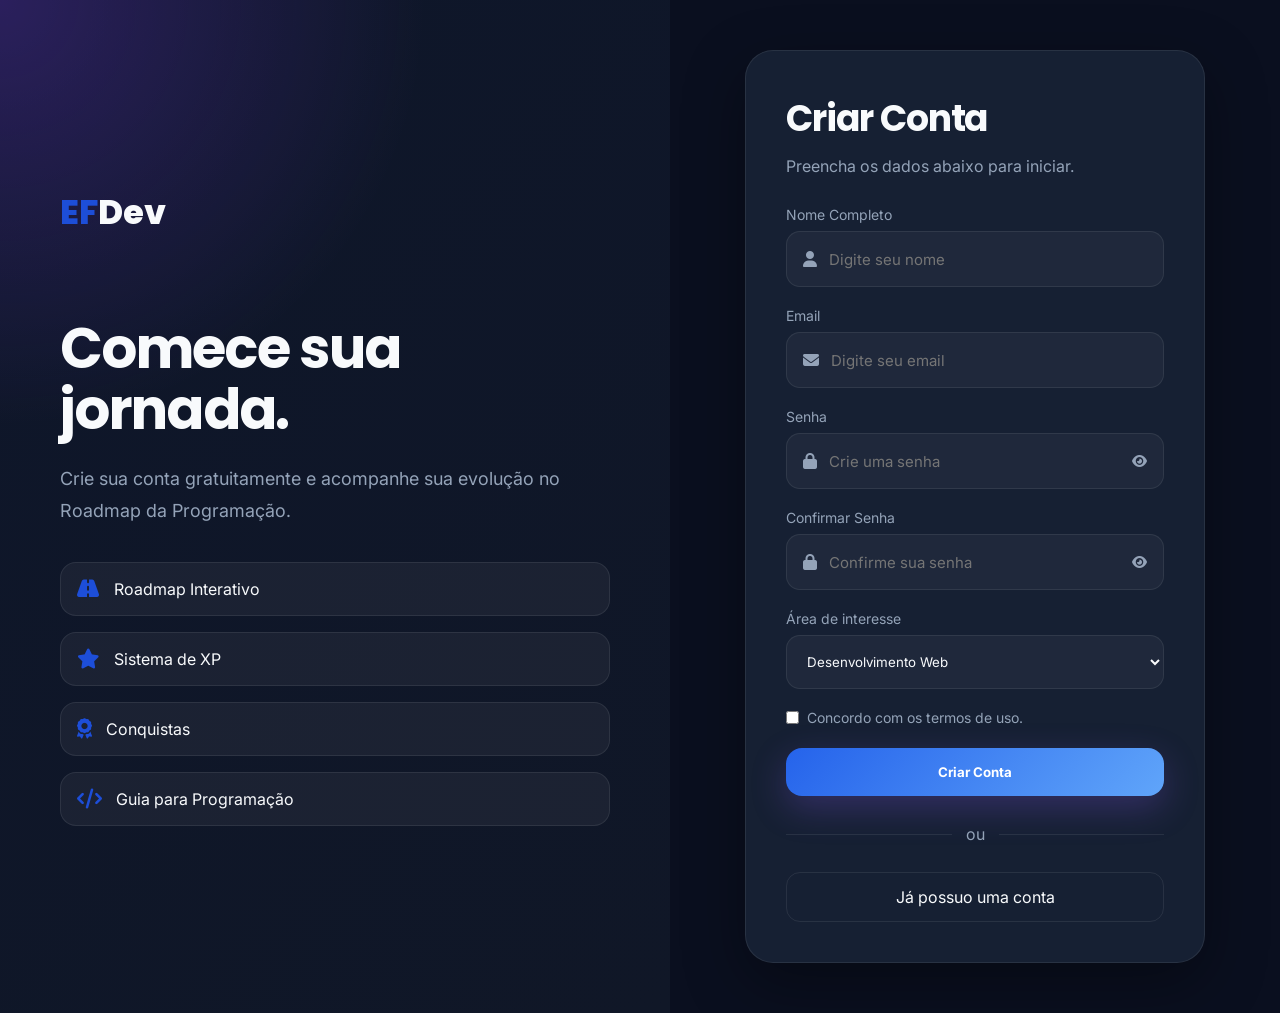
==== cadastro.html @ 14a97167 "Add files via upload" ====
<!DOCTYPE html>
<html lang="pt-BR">

<head>

    <meta charset="UTF-8">
    <meta name="viewport" content="width=device-width, initial-scale=1.0">

    <title>Criar Conta | EFDev</title>

    <!-- CSS -->
    <link rel="stylesheet" href="css/variables.css">
    <link rel="stylesheet" href="css/global.css">
    <link rel="stylesheet" href="css/components.css">
    <link rel="stylesheet" href="css/auth.css">
    <link rel="stylesheet" href="css/toast.css">
    <link rel="shortcut icon" href="assets/logos/Logo EFDev.png" type="image/x-icon">



    <!-- Google Fonts -->
    <link rel="preconnect" href="https://fonts.googleapis.com">

    <link rel="preconnect" href="https://fonts.gstatic.com" crossorigin>

    <link
        href="https://fonts.googleapis.com/css2?family=Inter:wght@300;400;500;600;700&family=Poppins:wght@500;600;700;800&display=swap"
        rel="stylesheet">

    <!-- Font Awesome -->
    <link rel="stylesheet" href="https://cdnjs.cloudflare.com/ajax/libs/font-awesome/6.7.1/css/all.min.css">

</head>

<body>

    <main class="auth-container">

        <!-- ESQUERDA -->

        <section class="auth-left">

            <div class="overlay"></div>

            <div class="left-content">

                <a href="index.html" class="logo">
                    <span>EF</span>Dev
                </a>

                <h1>

                    Comece sua jornada.

                </h1>

                <p>

                    Crie sua conta gratuitamente e acompanhe sua evolução
                    no Roadmap da Programação.

                </p>

                <div class="features">

                    <div class="feature">
                        <i class="fa-solid fa-road"></i>
                        <span>Roadmap Interativo</span>
                    </div>

                    <div class="feature">
                        <i class="fa-solid fa-star"></i>
                        <span>Sistema de XP</span>
                    </div>

                    <div class="feature">
                        <i class="fa-solid fa-award"></i>
                        <span>Conquistas</span>
                    </div>

                    <div class="feature">
                        <i class="fa-solid fa-code"></i>
                        <span>Guia para Programação</span>
                    </div>

                </div>

            </div>

        </section>

        <!-- DIREITA -->

        <section class="auth-right">

            <div class="login-card">

                <h2>Criar Conta</h2>

                <p>

                    Preencha os dados abaixo para iniciar.

                </p>

                <form id="registerForm">

                    <!-- Nome -->

                    <div class="input-group">

                        <label>Nome Completo</label>

                        <div class="input-box">

                            <i class="fa-solid fa-user"></i>

                            <input type="text" id="name" placeholder="Digite seu nome" required>

                        </div>

                    </div>

                    <!-- Email -->

                    <div class="input-group">

                        <label>Email</label>

                        <div class="input-box">

                            <i class="fa-solid fa-envelope"></i>

                            <input type="email" id="email" placeholder="Digite seu email" required>

                        </div>

                    </div>

                    <!-- Senha -->

                    <div class="input-group">

                        <label>Senha</label>

                        <div class="input-box">

                            <i class="fa-solid fa-lock"></i>

                            <input type="password" id="password" placeholder="Crie uma senha" required>

                            <button type="button" class="togglePassword">

                                <i class="fa-solid fa-eye"></i>

                            </button>

                        </div>

                    </div>

                    <!-- Confirmar -->

                    <div class="input-group">

                        <label>Confirmar Senha</label>

                        <div class="input-box">

                            <i class="fa-solid fa-lock"></i>

                            <input type="password" id="confirmPassword" placeholder="Confirme sua senha" required>

                            <button type="button" class="togglePassword">

                                <i class="fa-solid fa-eye"></i>

                            </button>

                        </div>

                    </div>

                    <!-- Roadmap -->

                    <div class="input-group">

                        <label>

                            Área de interesse

                        </label>

                        <select id="interest">

                            <option value="web">
                                Desenvolvimento Web
                            </option>

                            <option value="backend">
                                Back-end
                            </option>

                            <option value="frontend">
                                Front-end
                            </option>

                            <option value="mobile">
                                Mobile
                            </option>

                            <option value="dados">
                                Banco de Dados
                            </option>

                            <option value="ia">
                                Inteligência Artificial
                            </option>

                            <option value="games">
                                Desenvolvimento de Jogos
                            </option>

                        </select>

                    </div>

                    <!-- Termos -->

                    <div class="remember">

                        <label>

                            <input type="checkbox" required>

                            Concordo com os termos de uso.

                        </label>

                    </div>

                    <button class="btn-primary login-btn" type="submit">

                        Criar Conta

                    </button>

                </form>

                <div class="divider">

                    <span>ou</span>

                </div>

                <a href="login.html" class="register-link">

                    Já possuo uma conta

                </a>

            </div>

        </section>

    </main>

    <script src="js/storage.js"></script>
    <script src="js/auth.js"></script>
    <script src="js/toast.js"></script>

</body>

</html>
---- css/variables.css ----
:root {

    /* Cores principais */
    --primary: #1D4ED8;
    --primary-dark: #1E40AF;
    --secondary: #60A5FA;

    /* Estados */
    --success: #22C55E;
    --warning: #FACC15;
    --danger: #EF4444;

    /* Fundo */
    --background: #0A0F1F;
    --background-soft: #101827;

    /* Cards */
    --card: #162033;
    --card-hover: #1E293B;

    /* Textos */
    --text: #F8FAFC;
    --text-secondary: #94A3B8;
    --muted: #64748B;

    /* Bordas */
    --border: rgba(255,255,255,.08);
    --border-hover: rgba(29,78,216,.45);

    /* Gradientes */
    --gradient-primary: linear-gradient(135deg,#2563EB,#60A5FA);
    --gradient-dark: linear-gradient(135deg,#0A0F1F,#101827);

    /* Sombras */
    --shadow: 0 20px 60px rgba(0,0,0,.35);
    --shadow-blue: 0 20px 60px rgba(37,99,235,.25);

    /* Raios */
    --radius-sm: 10px;
    --radius-md: 16px;
    --radius-lg: 24px;
    --radius-xl: 32px;

    --transition: .3s ease;

}
---- css/global.css ----
* {
    margin: 0;
    padding: 0;
    box-sizing: border-box;
}

html {
    scroll-behavior: smooth;
}

body {
    min-height: 100vh;
    background:
        radial-gradient(circle at top right, rgba(139, 92, 246, 0.18), transparent 32%),
        radial-gradient(circle at bottom left, rgba(56, 189, 248, 0.10), transparent 30%),
        var(--background);
    color: var(--text);
    font-family: 'Inter', Arial, sans-serif;
    overflow-x: hidden;
}

body::selection {
    background: var(--primary);
    color: #fff;
}

a {
    color: inherit;
    text-decoration: none;
}

ul {
    list-style: none;
}

button,
input,
select,
textarea {
    font-family: inherit;
}

button {
    cursor: pointer;
}

img {
    max-width: 100%;
    display: block;
}

section {
    animation: fadeUp 0.5s ease;
}

h1,
h2,
h3,
h4 {
    font-family: 'Poppins', 'Inter', sans-serif;
    letter-spacing: -0.03em;
}

p {
    color: var(--text-secondary);
}

::-webkit-scrollbar {
    width: 10px;
}

::-webkit-scrollbar-track {
    background: #0B1120;
}

::-webkit-scrollbar-thumb {
    background: linear-gradient(var(--primary), var(--secondary));
    border-radius: 999px;
}

@keyframes fadeUp {
    from {
        opacity: 0;
        transform: translateY(24px);
    }

    to {
        opacity: 1;
        transform: translateY(0);
    }
}

.resources-grid{
    display:grid;
    grid-template-columns:repeat(auto-fit,minmax(320px,1fr));
    gap:24px;
}

.resource-card{
    background:var(--card);
    border:1px solid var(--border);
    border-radius:24px;
    padding:30px;
    transition:.3s;
}

.resource-card:hover{
    transform:translateY(-8px);
    border-color:var(--primary);
}

.resource-icon{
    width:65px;
    height:65px;
    border-radius:18px;
    background:rgba(124,58,237,.15);
    display:flex;
    justify-content:center;
    align-items:center;
    font-size:30px;
    margin-bottom:18px;
}

.resource-card h3{
    margin-bottom:12px;
}

.resource-card p{
    color:var(--text-secondary);
    line-height:1.8;
    margin-bottom:25px;
}
---- css/components.css ----
.btn-primary,
.btn-secondary {
    min-height: 48px;
    padding: 14px 24px;
    border-radius: var(--radius-md);
    font-weight: 700;
    transition: var(--transition);
    display: inline-flex;
    align-items: center;
    justify-content: center;
}

.btn-primary {
    border: none;
    background: var(--gradient-primary);
    color: #fff;
    box-shadow: 0 12px 35px rgba(139, 92, 246, 0.25);
}

.btn-primary:hover {
    transform: translateY(-4px);
    box-shadow: var(--shadow-purple);
}

.btn-secondary {
    border: 1px solid var(--border);
    background: rgba(255, 255, 255, 0.04);
    color: var(--text);
}

.btn-secondary:hover {
    border-color: var(--border-hover);
    background: rgba(139, 92, 246, 0.10);
    transform: translateY(-3px);
}

.card,
.panel,
.stat-card,
.profile-card,
.settings-card,
.institution-box,
.tool-card,
.achievement-card {
    background:
        linear-gradient(145deg, rgba(255,255,255,0.055), rgba(255,255,255,0.02)),
        var(--card);
    border: 1px solid var(--border);
    border-radius: var(--radius-lg);
    box-shadow: 0 10px 35px rgba(0,0,0,0.18);
    transition: var(--transition);
}

.card:hover,
.panel:hover,
.stat-card:hover,
.profile-card:hover,
.settings-card:hover,
.institution-box:hover,
.tool-card:hover,
.achievement-card:hover {
    border-color: var(--border-hover);
    box-shadow: var(--shadow-purple);
}

.badge,
.tag {
    display: inline-flex;
    align-items: center;
    gap: 8px;
    padding: 8px 14px;
    border-radius: 999px;
    background: rgba(139, 92, 246, 0.14);
    color: #DDD6FE;
    font-size: 13px;
    font-weight: 700;
}

input,
select,
textarea {
    background: rgba(255, 255, 255, 0.045);
    border: 1px solid var(--border);
    border-radius: var(--radius-md);
    color: var(--text);
    outline: none;
    transition: var(--transition);
}

input:focus,
select:focus,
textarea:focus {
    border-color: var(--primary);
    box-shadow: 0 0 0 4px rgba(139, 92, 246, 0.14);
}

select option {
    background: #162033;
    color: #fff;
}

.progress-bar {
    width: 100%;
    height: 14px;
    background: rgba(255,255,255,0.08);
    border-radius: 999px;
    overflow: hidden;
}

.progress-fill {
    height: 100%;
    border-radius: inherit;
    background: var(--gradient-primary);
    transition: width 0.6s ease;
}

.section-heading h2 {
    font-size: 22px;
}

.section-heading span,
.section-heading a {
    color: var(--text-secondary);
}

.section-heading a:hover {
    color: var(--text);
}
---- css/auth.css ----
.auth-container {
    min-height: 100vh;
    display: grid;
    grid-template-columns: 1.1fr 1fr;
    background: var(--background);
}

.auth-left {
    position: relative;
    padding: 60px;
    display: flex;
    align-items: center;
    overflow: hidden;
    background:
        radial-gradient(circle at top left, rgba(124,58,237,.35), transparent 35%),
        linear-gradient(135deg, #0F172A, #111827);
}

.auth-left .overlay {
    position: absolute;
    inset: 0;
    background: rgba(15,23,42,.25);
}

.left-content {
    position: relative;
    z-index: 2;
    max-width: 620px;
}

.left-content .logo {
    display: inline-block;
    font-size: 34px;
    font-weight: 800;
    margin-bottom: 80px;
    font-family: 'Poppins', sans-serif;
}

.left-content .logo span {
    color: var(--primary);
}

.left-content h1 {
    font-size: 56px;
    line-height: 1.1;
    margin-bottom: 22px;
}

.left-content p {
    color: var(--text-secondary);
    line-height: 1.8;
    font-size: 18px;
    margin-bottom: 35px;
}

.features {
    display: grid;
    gap: 16px;
}

.feature {
    display: flex;
    align-items: center;
    gap: 14px;
    color: var(--text);
    background: rgba(255,255,255,.05);
    border: 1px solid var(--border);
    padding: 16px;
    border-radius: 16px;
}

.feature i {
    color: var(--primary);
    font-size: 20px;
}

.auth-right {
    display: flex;
    justify-content: center;
    align-items: center;
    padding: 50px;
}

.login-card {
    width: min(460px, 100%);
    background: var(--card);
    border: 1px solid var(--border);
    border-radius: 28px;
    padding: 40px;
    box-shadow: var(--shadow);
}

.login-card h2 {
    font-size: 36px;
    margin-bottom: 10px;
}

.login-card > p {
    color: var(--text-secondary);
    margin-bottom: 30px;
}

.input-group {
    margin-bottom: 20px;
}

.input-group label {
    display: block;
    color: var(--text-secondary);
    font-size: 14px;
    margin-bottom: 8px;
}

.input-box {
    display: flex;
    align-items: center;
    gap: 12px;
    background: rgba(255,255,255,.04);
    border: 1px solid var(--border);
    border-radius: 14px;
    padding: 0 16px;
    transition: .3s;
}

.input-box:focus-within {
    border-color: var(--primary);
    box-shadow: 0 0 0 4px rgba(124,58,237,.12);
}

.input-box i {
    color: var(--text-secondary);
}

.input-box input {
    width: 100%;
    height: 54px;
    border: none;
    outline: none;
    background: transparent;
    color: var(--text);
    font-size: 15px;
}

.input-box button {
    border: none;
    background: transparent;
    color: var(--text-secondary);
    cursor: pointer;
}

.input-group select {
    width: 100%;
    height: 54px;
    padding: 0 16px;
    border-radius: 14px;
    border: 1px solid var(--border);
    background: rgba(255,255,255,.04);
    color: var(--text);
    outline: none;
}

.remember {
    display: flex;
    align-items: center;
    justify-content: space-between;
    gap: 14px;
    margin-bottom: 22px;
    color: var(--text-secondary);
    font-size: 14px;
}

.remember label {
    display: flex;
    align-items: center;
    gap: 8px;
}

.remember a {
    color: #C4B5FD;
}

.login-btn {
    width: 100%;
    border: none;
    cursor: pointer;
}

.divider {
    display: flex;
    align-items: center;
    gap: 14px;
    margin: 28px 0;
    color: var(--text-secondary);
}

.divider::before,
.divider::after {
    content: "";
    flex: 1;
    height: 1px;
    background: var(--border);
}

.register-link {
    display: block;
    text-align: center;
    padding: 14px;
    border: 1px solid var(--border);
    border-radius: 14px;
    color: var(--text);
    transition: .3s;
}

.register-link:hover {
    background: rgba(255,255,255,.05);
    border-color: var(--primary);
}

@media(max-width: 950px) {
    .auth-container {
        grid-template-columns: 1fr;
    }

    .auth-left {
        display: none;
    }

    .auth-right {
        min-height: 100vh;
        padding: 25px;
    }
}

.logo{
    display:flex;
    justify-content:flex-start;
    align-items:center;

    margin-bottom:70px;
}

.logo img{

    width:220px;

    height:auto;

    object-fit:contain;

    user-select:none;

    filter:
        drop-shadow(0 0 18px rgba(37,99,235,.20));

    transition:.35s;

}

.logo img:hover{

    transform:scale(1.05);

    filter:
        drop-shadow(0 0 30px rgba(37,99,235,.40));

}
---- css/toast.css ----
/* ===========================================
   TOASTS
=========================================== */

.toast-container{

    position:fixed;

    top:25px;

    right:25px;

    display:flex;

    flex-direction:column;

    gap:15px;

    z-index:9999;

}

.toast{

    min-width:340px;

    max-width:420px;

    background:#111827;

    border:1px solid rgba(255,255,255,.08);

    border-left:5px solid #7C3AED;

    color:#fff;

    padding:18px 20px;

    border-radius:16px;

    display:flex;

    align-items:flex-start;

    gap:15px;

    box-shadow:0 20px 45px rgba(0,0,0,.35);

    animation:toastEnter .35s ease;

}

.toast.success{

    border-left-color:#22C55E;

}

.toast.error{

    border-left-color:#EF4444;

}

.toast.warning{

    border-left-color:#F59E0B;

}

.toast.info{

    border-left-color:#3B82F6;

}

.toast-icon{

    font-size:24px;

}

.toast-content{

    flex:1;

}

.toast-title{

    font-weight:700;

    margin-bottom:6px;

}

.toast-message{

    color:#CBD5E1;

    line-height:1.5;

    font-size:14px;

}

.toast.hide{

    animation:toastExit .35s forwards;

}

@keyframes toastEnter{

    from{

        opacity:0;

        transform:translateX(100px);

    }

    to{

        opacity:1;

        transform:translateX(0);

    }

}

@keyframes toastExit{

    to{

        opacity:0;

        transform:translateX(100px);

    }

}

@media(max-width:700px){

.toast{

width:100%;

min-width:unset;

}

.toast-container{

left:15px;

right:15px;

}

}
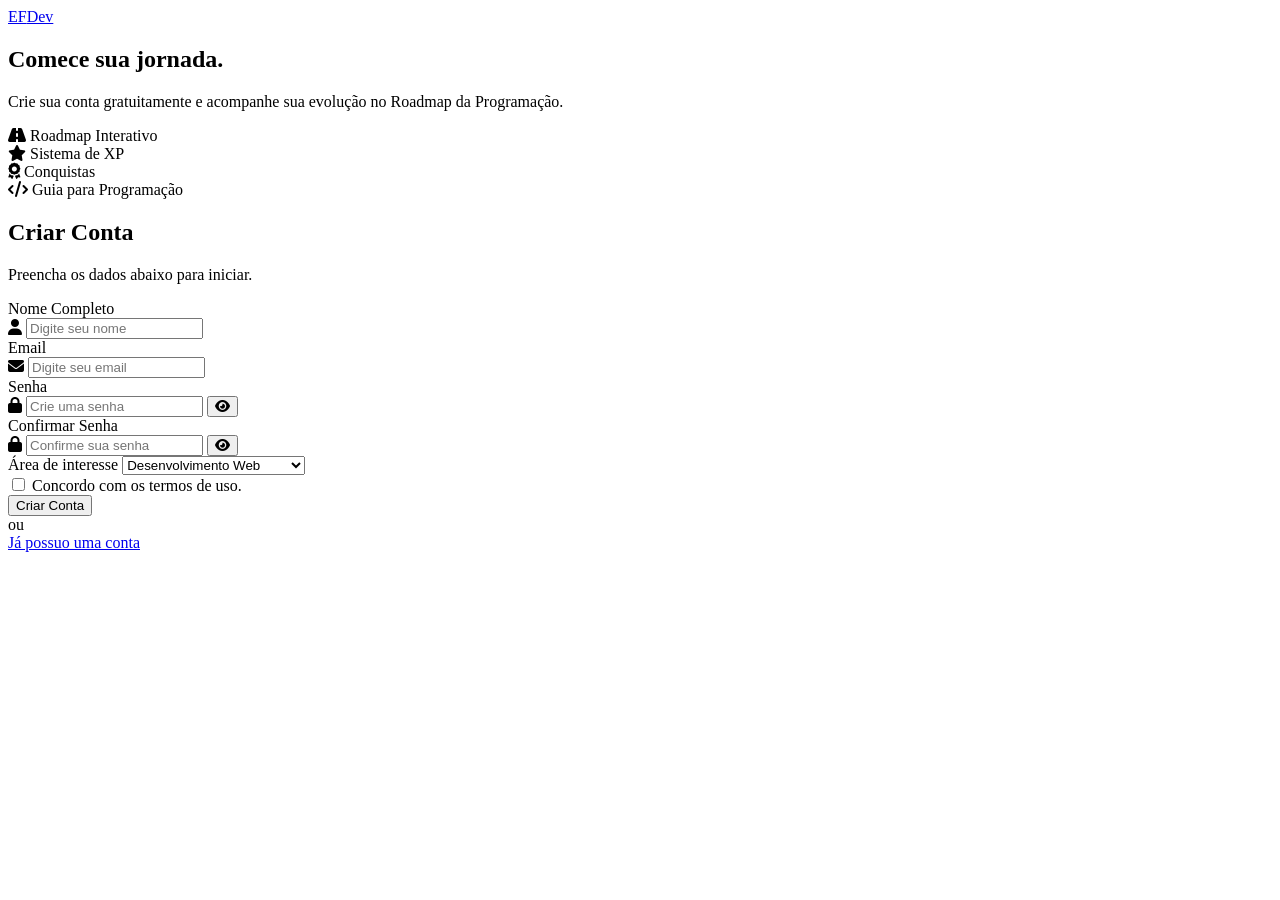
==== commit bdf659d0: "Update cadastro.html" ====
--- a/cadastro.html
+++ b/cadastro.html
@@ -9,11 +9,11 @@
     <title>Criar Conta | EFDev</title>
 
     <!-- CSS -->
-    <link rel="stylesheet" href="css/variables.css">
-    <link rel="stylesheet" href="css/global.css">
-    <link rel="stylesheet" href="css/components.css">
-    <link rel="stylesheet" href="css/auth.css">
-    <link rel="stylesheet" href="css/toast.css">
+    <link rel="stylesheet" href=".css/variables.css">
+    <link rel="stylesheet" href=".css/global.css">
+    <link rel="stylesheet" href=".css/components.css">
+    <link rel="stylesheet" href=".css/auth.css">
+    <link rel="stylesheet" href=".css/toast.css">
     <link rel="shortcut icon" href="assets/logos/Logo EFDev.png" type="image/x-icon">
 
 
@@ -271,4 +271,4 @@
 
 </body>
 
-</html>+</html>
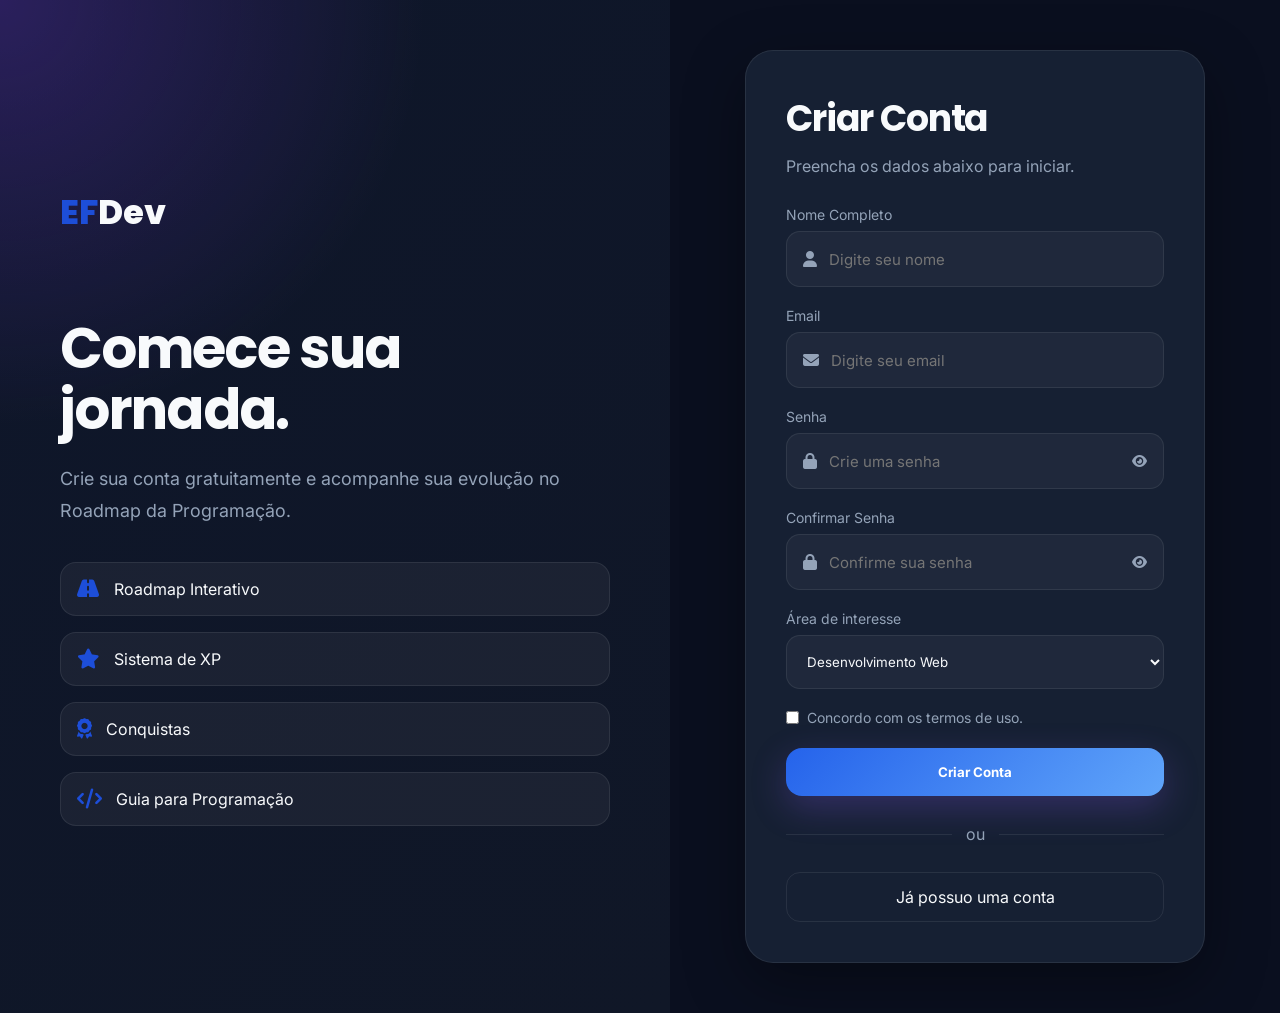
==== commit 94a768b7: "Update cadastro.html" ====
--- a/cadastro.html
+++ b/cadastro.html
@@ -9,11 +9,11 @@
     <title>Criar Conta | EFDev</title>
 
     <!-- CSS -->
-    <link rel="stylesheet" href=".css/variables.css">
-    <link rel="stylesheet" href=".css/global.css">
-    <link rel="stylesheet" href=".css/components.css">
-    <link rel="stylesheet" href=".css/auth.css">
-    <link rel="stylesheet" href=".css/toast.css">
+    <link rel="stylesheet" href="./css/variables.css">
+    <link rel="stylesheet" href="./css/global.css">
+    <link rel="stylesheet" href="./css/components.css">
+    <link rel="stylesheet" href="./css/auth.css">
+    <link rel="stylesheet" href="./css/toast.css">
     <link rel="shortcut icon" href="assets/logos/Logo EFDev.png" type="image/x-icon">
 
 
--- a/css/variables.css
+++ b/css/variables.css
@@ -0,0 +1,46 @@
+:root {
+
+    /* Cores principais */
+    --primary: #1D4ED8;
+    --primary-dark: #1E40AF;
+    --secondary: #60A5FA;
+
+    /* Estados */
+    --success: #22C55E;
+    --warning: #FACC15;
+    --danger: #EF4444;
+
+    /* Fundo */
+    --background: #0A0F1F;
+    --background-soft: #101827;
+
+    /* Cards */
+    --card: #162033;
+    --card-hover: #1E293B;
+
+    /* Textos */
+    --text: #F8FAFC;
+    --text-secondary: #94A3B8;
+    --muted: #64748B;
+
+    /* Bordas */
+    --border: rgba(255,255,255,.08);
+    --border-hover: rgba(29,78,216,.45);
+
+    /* Gradientes */
+    --gradient-primary: linear-gradient(135deg,#2563EB,#60A5FA);
+    --gradient-dark: linear-gradient(135deg,#0A0F1F,#101827);
+
+    /* Sombras */
+    --shadow: 0 20px 60px rgba(0,0,0,.35);
+    --shadow-blue: 0 20px 60px rgba(37,99,235,.25);
+
+    /* Raios */
+    --radius-sm: 10px;
+    --radius-md: 16px;
+    --radius-lg: 24px;
+    --radius-xl: 32px;
+
+    --transition: .3s ease;
+
+}
--- a/css/global.css
+++ b/css/global.css
@@ -0,0 +1,132 @@
+* {
+    margin: 0;
+    padding: 0;
+    box-sizing: border-box;
+}
+
+html {
+    scroll-behavior: smooth;
+}
+
+body {
+    min-height: 100vh;
+    background:
+        radial-gradient(circle at top right, rgba(139, 92, 246, 0.18), transparent 32%),
+        radial-gradient(circle at bottom left, rgba(56, 189, 248, 0.10), transparent 30%),
+        var(--background);
+    color: var(--text);
+    font-family: 'Inter', Arial, sans-serif;
+    overflow-x: hidden;
+}
+
+body::selection {
+    background: var(--primary);
+    color: #fff;
+}
+
+a {
+    color: inherit;
+    text-decoration: none;
+}
+
+ul {
+    list-style: none;
+}
+
+button,
+input,
+select,
+textarea {
+    font-family: inherit;
+}
+
+button {
+    cursor: pointer;
+}
+
+img {
+    max-width: 100%;
+    display: block;
+}
+
+section {
+    animation: fadeUp 0.5s ease;
+}
+
+h1,
+h2,
+h3,
+h4 {
+    font-family: 'Poppins', 'Inter', sans-serif;
+    letter-spacing: -0.03em;
+}
+
+p {
+    color: var(--text-secondary);
+}
+
+::-webkit-scrollbar {
+    width: 10px;
+}
+
+::-webkit-scrollbar-track {
+    background: #0B1120;
+}
+
+::-webkit-scrollbar-thumb {
+    background: linear-gradient(var(--primary), var(--secondary));
+    border-radius: 999px;
+}
+
+@keyframes fadeUp {
+    from {
+        opacity: 0;
+        transform: translateY(24px);
+    }
+
+    to {
+        opacity: 1;
+        transform: translateY(0);
+    }
+}
+
+.resources-grid{
+    display:grid;
+    grid-template-columns:repeat(auto-fit,minmax(320px,1fr));
+    gap:24px;
+}
+
+.resource-card{
+    background:var(--card);
+    border:1px solid var(--border);
+    border-radius:24px;
+    padding:30px;
+    transition:.3s;
+}
+
+.resource-card:hover{
+    transform:translateY(-8px);
+    border-color:var(--primary);
+}
+
+.resource-icon{
+    width:65px;
+    height:65px;
+    border-radius:18px;
+    background:rgba(124,58,237,.15);
+    display:flex;
+    justify-content:center;
+    align-items:center;
+    font-size:30px;
+    margin-bottom:18px;
+}
+
+.resource-card h3{
+    margin-bottom:12px;
+}
+
+.resource-card p{
+    color:var(--text-secondary);
+    line-height:1.8;
+    margin-bottom:25px;
+}
--- a/css/components.css
+++ b/css/components.css
@@ -0,0 +1,128 @@
+.btn-primary,
+.btn-secondary {
+    min-height: 48px;
+    padding: 14px 24px;
+    border-radius: var(--radius-md);
+    font-weight: 700;
+    transition: var(--transition);
+    display: inline-flex;
+    align-items: center;
+    justify-content: center;
+}
+
+.btn-primary {
+    border: none;
+    background: var(--gradient-primary);
+    color: #fff;
+    box-shadow: 0 12px 35px rgba(139, 92, 246, 0.25);
+}
+
+.btn-primary:hover {
+    transform: translateY(-4px);
+    box-shadow: var(--shadow-purple);
+}
+
+.btn-secondary {
+    border: 1px solid var(--border);
+    background: rgba(255, 255, 255, 0.04);
+    color: var(--text);
+}
+
+.btn-secondary:hover {
+    border-color: var(--border-hover);
+    background: rgba(139, 92, 246, 0.10);
+    transform: translateY(-3px);
+}
+
+.card,
+.panel,
+.stat-card,
+.profile-card,
+.settings-card,
+.institution-box,
+.tool-card,
+.achievement-card {
+    background:
+        linear-gradient(145deg, rgba(255,255,255,0.055), rgba(255,255,255,0.02)),
+        var(--card);
+    border: 1px solid var(--border);
+    border-radius: var(--radius-lg);
+    box-shadow: 0 10px 35px rgba(0,0,0,0.18);
+    transition: var(--transition);
+}
+
+.card:hover,
+.panel:hover,
+.stat-card:hover,
+.profile-card:hover,
+.settings-card:hover,
+.institution-box:hover,
+.tool-card:hover,
+.achievement-card:hover {
+    border-color: var(--border-hover);
+    box-shadow: var(--shadow-purple);
+}
+
+.badge,
+.tag {
+    display: inline-flex;
+    align-items: center;
+    gap: 8px;
+    padding: 8px 14px;
+    border-radius: 999px;
+    background: rgba(139, 92, 246, 0.14);
+    color: #DDD6FE;
+    font-size: 13px;
+    font-weight: 700;
+}
+
+input,
+select,
+textarea {
+    background: rgba(255, 255, 255, 0.045);
+    border: 1px solid var(--border);
+    border-radius: var(--radius-md);
+    color: var(--text);
+    outline: none;
+    transition: var(--transition);
+}
+
+input:focus,
+select:focus,
+textarea:focus {
+    border-color: var(--primary);
+    box-shadow: 0 0 0 4px rgba(139, 92, 246, 0.14);
+}
+
+select option {
+    background: #162033;
+    color: #fff;
+}
+
+.progress-bar {
+    width: 100%;
+    height: 14px;
+    background: rgba(255,255,255,0.08);
+    border-radius: 999px;
+    overflow: hidden;
+}
+
+.progress-fill {
+    height: 100%;
+    border-radius: inherit;
+    background: var(--gradient-primary);
+    transition: width 0.6s ease;
+}
+
+.section-heading h2 {
+    font-size: 22px;
+}
+
+.section-heading span,
+.section-heading a {
+    color: var(--text-secondary);
+}
+
+.section-heading a:hover {
+    color: var(--text);
+}
--- a/css/auth.css
+++ b/css/auth.css
@@ -0,0 +1,266 @@
+.auth-container {
+    min-height: 100vh;
+    display: grid;
+    grid-template-columns: 1.1fr 1fr;
+    background: var(--background);
+}
+
+.auth-left {
+    position: relative;
+    padding: 60px;
+    display: flex;
+    align-items: center;
+    overflow: hidden;
+    background:
+        radial-gradient(circle at top left, rgba(124,58,237,.35), transparent 35%),
+        linear-gradient(135deg, #0F172A, #111827);
+}
+
+.auth-left .overlay {
+    position: absolute;
+    inset: 0;
+    background: rgba(15,23,42,.25);
+}
+
+.left-content {
+    position: relative;
+    z-index: 2;
+    max-width: 620px;
+}
+
+.left-content .logo {
+    display: inline-block;
+    font-size: 34px;
+    font-weight: 800;
+    margin-bottom: 80px;
+    font-family: 'Poppins', sans-serif;
+}
+
+.left-content .logo span {
+    color: var(--primary);
+}
+
+.left-content h1 {
+    font-size: 56px;
+    line-height: 1.1;
+    margin-bottom: 22px;
+}
+
+.left-content p {
+    color: var(--text-secondary);
+    line-height: 1.8;
+    font-size: 18px;
+    margin-bottom: 35px;
+}
+
+.features {
+    display: grid;
+    gap: 16px;
+}
+
+.feature {
+    display: flex;
+    align-items: center;
+    gap: 14px;
+    color: var(--text);
+    background: rgba(255,255,255,.05);
+    border: 1px solid var(--border);
+    padding: 16px;
+    border-radius: 16px;
+}
+
+.feature i {
+    color: var(--primary);
+    font-size: 20px;
+}
+
+.auth-right {
+    display: flex;
+    justify-content: center;
+    align-items: center;
+    padding: 50px;
+}
+
+.login-card {
+    width: min(460px, 100%);
+    background: var(--card);
+    border: 1px solid var(--border);
+    border-radius: 28px;
+    padding: 40px;
+    box-shadow: var(--shadow);
+}
+
+.login-card h2 {
+    font-size: 36px;
+    margin-bottom: 10px;
+}
+
+.login-card > p {
+    color: var(--text-secondary);
+    margin-bottom: 30px;
+}
+
+.input-group {
+    margin-bottom: 20px;
+}
+
+.input-group label {
+    display: block;
+    color: var(--text-secondary);
+    font-size: 14px;
+    margin-bottom: 8px;
+}
+
+.input-box {
+    display: flex;
+    align-items: center;
+    gap: 12px;
+    background: rgba(255,255,255,.04);
+    border: 1px solid var(--border);
+    border-radius: 14px;
+    padding: 0 16px;
+    transition: .3s;
+}
+
+.input-box:focus-within {
+    border-color: var(--primary);
+    box-shadow: 0 0 0 4px rgba(124,58,237,.12);
+}
+
+.input-box i {
+    color: var(--text-secondary);
+}
+
+.input-box input {
+    width: 100%;
+    height: 54px;
+    border: none;
+    outline: none;
+    background: transparent;
+    color: var(--text);
+    font-size: 15px;
+}
+
+.input-box button {
+    border: none;
+    background: transparent;
+    color: var(--text-secondary);
+    cursor: pointer;
+}
+
+.input-group select {
+    width: 100%;
+    height: 54px;
+    padding: 0 16px;
+    border-radius: 14px;
+    border: 1px solid var(--border);
+    background: rgba(255,255,255,.04);
+    color: var(--text);
+    outline: none;
+}
+
+.remember {
+    display: flex;
+    align-items: center;
+    justify-content: space-between;
+    gap: 14px;
+    margin-bottom: 22px;
+    color: var(--text-secondary);
+    font-size: 14px;
+}
+
+.remember label {
+    display: flex;
+    align-items: center;
+    gap: 8px;
+}
+
+.remember a {
+    color: #C4B5FD;
+}
+
+.login-btn {
+    width: 100%;
+    border: none;
+    cursor: pointer;
+}
+
+.divider {
+    display: flex;
+    align-items: center;
+    gap: 14px;
+    margin: 28px 0;
+    color: var(--text-secondary);
+}
+
+.divider::before,
+.divider::after {
+    content: "";
+    flex: 1;
+    height: 1px;
+    background: var(--border);
+}
+
+.register-link {
+    display: block;
+    text-align: center;
+    padding: 14px;
+    border: 1px solid var(--border);
+    border-radius: 14px;
+    color: var(--text);
+    transition: .3s;
+}
+
+.register-link:hover {
+    background: rgba(255,255,255,.05);
+    border-color: var(--primary);
+}
+
+@media(max-width: 950px) {
+    .auth-container {
+        grid-template-columns: 1fr;
+    }
+
+    .auth-left {
+        display: none;
+    }
+
+    .auth-right {
+        min-height: 100vh;
+        padding: 25px;
+    }
+}
+
+.logo{
+    display:flex;
+    justify-content:flex-start;
+    align-items:center;
+
+    margin-bottom:70px;
+}
+
+.logo img{
+
+    width:220px;
+
+    height:auto;
+
+    object-fit:contain;
+
+    user-select:none;
+
+    filter:
+        drop-shadow(0 0 18px rgba(37,99,235,.20));
+
+    transition:.35s;
+
+}
+
+.logo img:hover{
+
+    transform:scale(1.05);
+
+    filter:
+        drop-shadow(0 0 30px rgba(37,99,235,.40));
+
+}
--- a/css/toast.css
+++ b/css/toast.css
@@ -0,0 +1,163 @@
+/* ===========================================
+   TOASTS
+=========================================== */
+
+.toast-container{
+
+    position:fixed;
+
+    top:25px;
+
+    right:25px;
+
+    display:flex;
+
+    flex-direction:column;
+
+    gap:15px;
+
+    z-index:9999;
+
+}
+
+.toast{
+
+    min-width:340px;
+
+    max-width:420px;
+
+    background:#111827;
+
+    border:1px solid rgba(255,255,255,.08);
+
+    border-left:5px solid #7C3AED;
+
+    color:#fff;
+
+    padding:18px 20px;
+
+    border-radius:16px;
+
+    display:flex;
+
+    align-items:flex-start;
+
+    gap:15px;
+
+    box-shadow:0 20px 45px rgba(0,0,0,.35);
+
+    animation:toastEnter .35s ease;
+
+}
+
+.toast.success{
+
+    border-left-color:#22C55E;
+
+}
+
+.toast.error{
+
+    border-left-color:#EF4444;
+
+}
+
+.toast.warning{
+
+    border-left-color:#F59E0B;
+
+}
+
+.toast.info{
+
+    border-left-color:#3B82F6;
+
+}
+
+.toast-icon{
+
+    font-size:24px;
+
+}
+
+.toast-content{
+
+    flex:1;
+
+}
+
+.toast-title{
+
+    font-weight:700;
+
+    margin-bottom:6px;
+
+}
+
+.toast-message{
+
+    color:#CBD5E1;
+
+    line-height:1.5;
+
+    font-size:14px;
+
+}
+
+.toast.hide{
+
+    animation:toastExit .35s forwards;
+
+}
+
+@keyframes toastEnter{
+
+    from{
+
+        opacity:0;
+
+        transform:translateX(100px);
+
+    }
+
+    to{
+
+        opacity:1;
+
+        transform:translateX(0);
+
+    }
+
+}
+
+@keyframes toastExit{
+
+    to{
+
+        opacity:0;
+
+        transform:translateX(100px);
+
+    }
+
+}
+
+@media(max-width:700px){
+
+.toast{
+
+width:100%;
+
+min-width:unset;
+
+}
+
+.toast-container{
+
+left:15px;
+
+right:15px;
+
+}
+
+}
